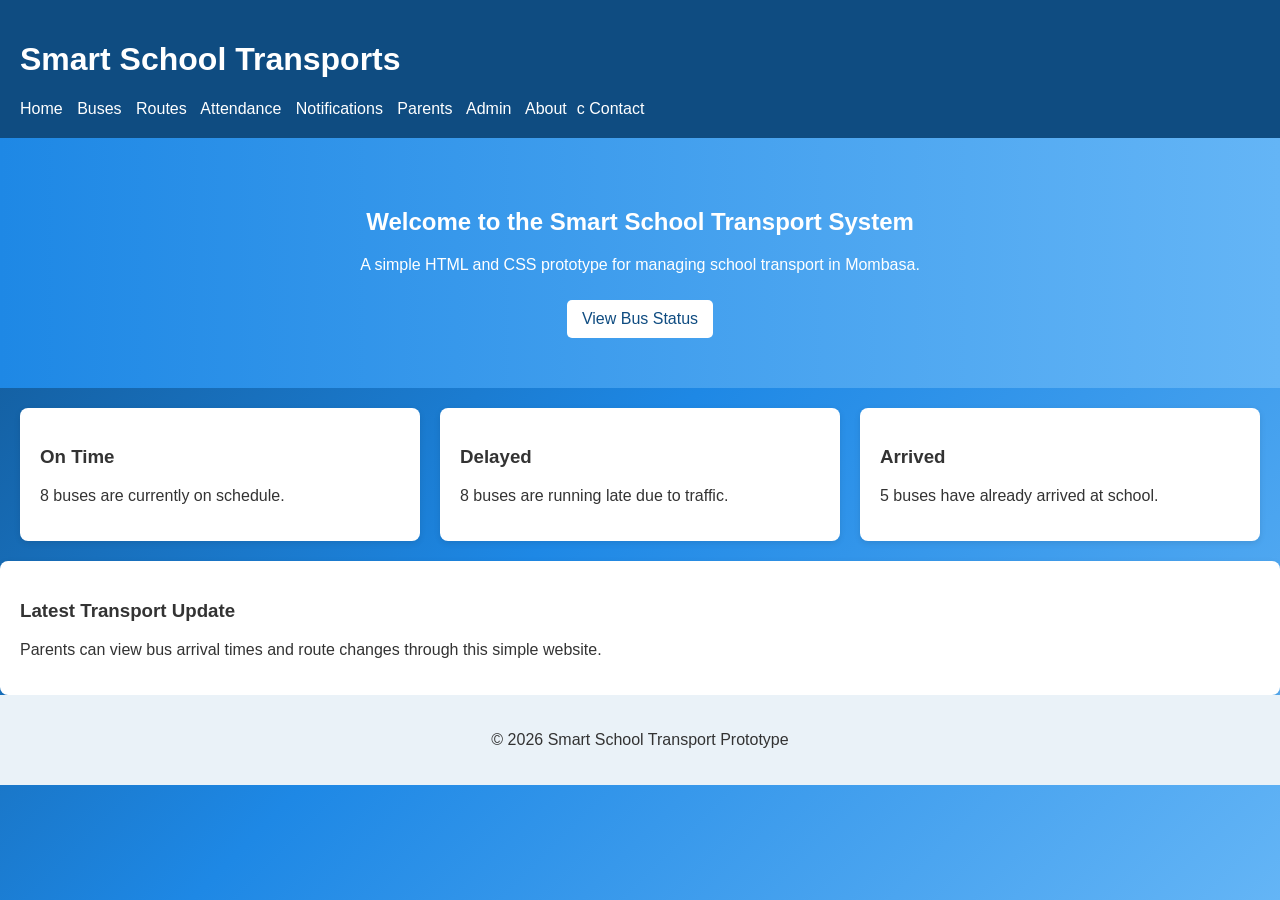
==== index.html @ 871e1afc "initial commit" ====
<!DOCTYPE html>
<html lang="en">
<head>
  <meta charset="UTF-8" />
  <meta name="viewport" content="width=device-width, initial-scale=1.0" />
  <title>Smart School Transport</title>
  <link rel="stylesheet" href="styles.css" />
</head>
<body>
  <header class="topbar">
    <h1>Smart School Transports</h1>
    <nav>
      <a href="index.html">Home</a>
      <a href="buses.html">Buses</a>
      <a href="routes.html">Routes</a>
      <a href="attendance.html">Attendance</a>
      <a href="notifications.html">Notifications</a>
      <a href="parents.html">Parents</a>
      <a href="admin.html">Admin</a>
      <a href="about.html">About</a>c
      <a href="contact.html">Contact</a>
    </nav>
  </header>

  <main>
    <section class="hero">
      <h2>Welcome to the Smart School Transport System</h2>
      <p>A simple HTML and CSS prototype for managing school transport in Mombasa.</p>
      <a class="btn" href="buses.html">View Bus Status</a>
    </section>

    <section class="cards">
      <article class="card">
        <h3>On Time</h3>
        <p>8 buses are currently on schedule.</p>
      </article>
      <article class="card">
        <h3>Delayed</h3>
        <p>8 buses are running late due to traffic.</p>
      </article>
      <article class="card">
        <h3>Arrived</h3>
        <p>5 buses have already arrived at school.</p>
      </article>
    </section>

    <section class="panel">
      <h3>Latest Transport Update</h3>
      <p>Parents can view bus arrival times and route changes through this simple website.</p>
    </section>
  </main>

  <footer>
    <p>© 2026 Smart School Transport Prototype</p>
  </footer>
</body>
</html>
---- styles.css ----
body {
  font-family: Arial, sans-serif;
  margin: 0;
  min-height: 100vh;
  color: #333;
  background: radial-gradient(circle at top right, rgba(255, 255, 255, 0.2), transparent 25%),
              linear-gradient(135deg, #0f4c81 0%, #1e88e5 50%, #64b5f6 100%);
  background-attachment: fixed;
  background-size: cover;
}

.topbar {
  background: #0f4c81;
  color: white;
  padding: 20px;
}

nav a {
  color: white;
  text-decoration: none;
  margin-right: 10px;
}

.hero {
  background: linear-gradient(to right, #1e88e5, #64b5f6);
  color: white;
  padding: 50px 20px;
  text-align: center;
}

.btn {
  display: inline-block;
  margin-top: 10px;
  background: white;
  color: #0f4c81;
  padding: 10px 15px;
  text-decoration: none;
  border-radius: 5px;
}

.cards {
  display: grid;
  grid-template-columns: repeat(auto-fit, minmax(220px, 1fr));
  gap: 20px;
  padding: 20px;
}

.card, .panel {
  background: white;
  padding: 20px;
  border-radius: 8px;
  box-shadow: 0 2px 6px rgba(0, 0, 0, 0.1);
}

footer {
  text-align: center;
  padding: 20px;
  background: #eaf2f8;
}

@media (max-width: 768px) {
  nav {
    display: flex;
    flex-wrap: wrap;
    gap: 8px;
  }
}
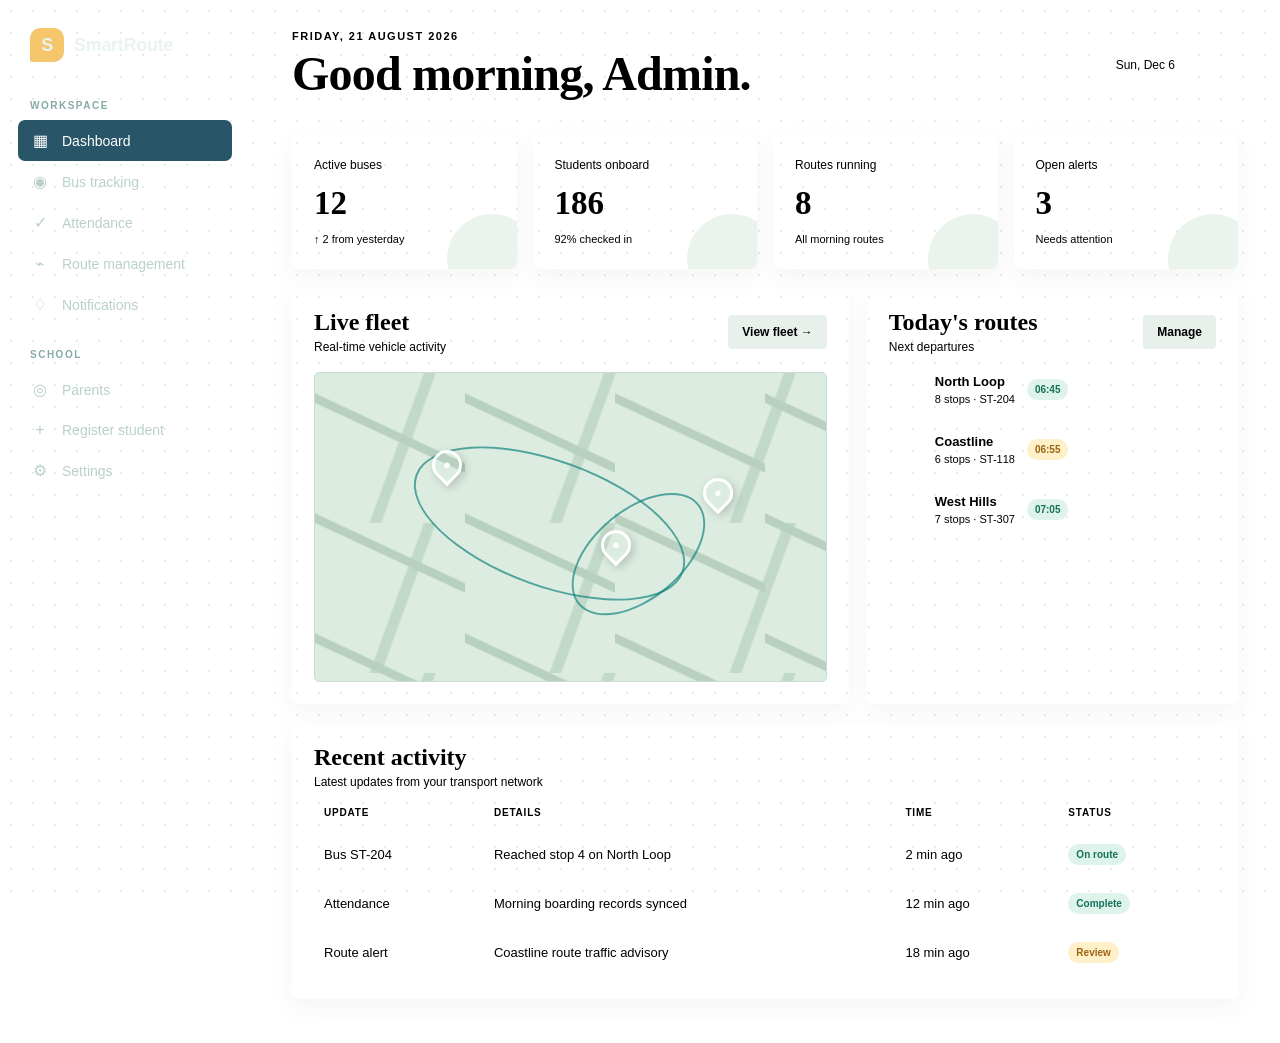
==== commit f418d074: "Add student registration flow and transport updates" ====
--- a/index.html
+++ b/index.html
@@ -1,57 +1,14 @@
 <!DOCTYPE html>
 <html lang="en">
-<head>
-  <meta charset="UTF-8" />
-  <meta name="viewport" content="width=device-width, initial-scale=1.0" />
-  <title>Smart School Transport</title>
-  <link rel="stylesheet" href="styles.css" />
-</head>
-<body>
-  <header class="topbar">
-    <h1>Smart School Transports</h1>
-    <nav>
-      <a href="index.html">Home</a>
-      <a href="buses.html">Buses</a>
-      <a href="routes.html">Routes</a>
-      <a href="attendance.html">Attendance</a>
-      <a href="notifications.html">Notifications</a>
-      <a href="parents.html">Parents</a>
-      <a href="admin.html">Admin</a>
-      <a href="about.html">About</a>c
-      <a href="contact.html">Contact</a>
-    </nav>
-  </header>
-
-  <main>
-    <section class="hero">
-      <h2>Welcome to the Smart School Transport System</h2>
-      <p>A simple HTML and CSS prototype for managing school transport in Mombasa.</p>
-      <a class="btn" href="buses.html">View Bus Status</a>
-    </section>
-
-    <section class="cards">
-      <article class="card">
-        <h3>On Time</h3>
-        <p>8 buses are currently on schedule.</p>
-      </article>
-      <article class="card">
-        <h3>Delayed</h3>
-        <p>8 buses are running late due to traffic.</p>
-      </article>
-      <article class="card">
-        <h3>Arrived</h3>
-        <p>5 buses have already arrived at school.</p>
-      </article>
-    </section>
-
-    <section class="panel">
-      <h3>Latest Transport Update</h3>
-      <p>Parents can view bus arrival times and route changes through this simple website.</p>
-    </section>
-  </main>
-
-  <footer>
-    <p>© 2026 Smart School Transport Prototype</p>
-  </footer>
-</body>
-</html>
+<head><meta charset="UTF-8"><meta name="viewport" content="width=device-width, initial-scale=1.0"><title>Dashboard | SmartRoute</title><link rel="stylesheet" href="styles.css"></head>
+<body data-page="dashboard"><div class="app-shell">
+	<aside class="sidebar"><div class="brand"><span class="brand-mark">S</span> SmartRoute</div><nav>
+		<div class="nav-label">Workspace</div><a class="nav-link active" data-page="dashboard" href="index.html"><span>▦</span> Dashboard</a><a class="nav-link" data-page="buses" href="buses.html"><span>◉</span> Bus tracking</a><a class="nav-link" data-page="attendance" href="attendance.html"><span>✓</span> Attendance</a><a class="nav-link" data-page="routes" href="routes.html"><span>⌁</span> Route management</a><a class="nav-link" data-page="notifications" href="notifications.html"><span>♢</span> Notifications</a>
+		<div class="nav-label">School</div><a class="nav-link" data-page="parents" href="parents.html"><span>◎</span> Parents</a><a class="nav-link" data-page="registration" href="registration.html"><span>+</span> Register student</a><a class="nav-link" data-page="admin" href="admin.html"><span>⚙</span> Settings</a>
+	</nav></aside>
+	<main class="content"><header class="topline"><div><p class="eyebrow">Friday, 21 August 2026</p><h1>Good morning, Admin.</h1></div><div class="top-actions"><div class="date-chip" data-today>Today</div><div class="avatar">AM</div></div></header>
+		<section class="stats"><article class="stat"><span class="stat-label">Active buses</span><div class="stat-value">12</div><span class="trend">↑ 2 from yesterday</span></article><article class="stat"><span class="stat-label">Students onboard</span><div class="stat-value">186</div><span class="trend">92% checked in</span></article><article class="stat"><span class="stat-label">Routes running</span><div class="stat-value">8</div><span class="trend">All morning routes</span></article><article class="stat"><span class="stat-label">Open alerts</span><div class="stat-value">3</div><span class="trend">Needs attention</span></article></section>
+		<div class="grid-2"><section class="panel"><div class="panel-head"><div><h2>Live fleet</h2><p class="panel-subtitle">Real-time vehicle activity</p></div><a class="btn secondary" href="buses.html">View fleet →</a></div><div class="map"><div class="pin one"><span>●</span></div><div class="pin two"><span>●</span></div><div class="pin three"><span>●</span></div></div></section>
+			<section class="panel"><div class="panel-head"><div><h2>Today's routes</h2><p class="panel-subtitle">Next departures</p></div><a class="btn secondary" href="routes.html">Manage</a></div><div class="route-list"><div class="route-item"><div class="route-icon">↗</div><div><strong>North Loop</strong><div class="route-meta">8 stops · ST-204</div></div><span class="status green">06:45</span></div><div class="route-item"><div class="route-icon">↗</div><div><strong>Coastline</strong><div class="route-meta">6 stops · ST-118</div></div><span class="status amber">06:55</span></div><div class="route-item"><div class="route-icon">↗</div><div><strong>West Hills</strong><div class="route-meta">7 stops · ST-307</div></div><span class="status green">07:05</span></div></div></section></div>
+		<section class="panel" style="margin-top:18px"><div class="panel-head"><div><h2>Recent activity</h2><p class="panel-subtitle">Latest updates from your transport network</p></div><button class="btn" data-action="toast" data-message="All activity is up to date">Refresh ↻</button></div><div class="table-wrap"><table><thead><tr><th>Update</th><th>Details</th><th>Time</th><th>Status</th></tr></thead><tbody><tr><td>Bus ST-204</td><td>Reached stop 4 on North Loop</td><td>2 min ago</td><td><span class="status green">On route</span></td></tr><tr><td>Attendance</td><td>Morning boarding records synced</td><td>12 min ago</td><td><span class="status green">Complete</span></td></tr><tr><td>Route alert</td><td>Coastline route traffic advisory</td><td>18 min ago</td><td><span class="status amber">Review</span></td></tr></tbody></table></div></section>
+	</main></div><script src="app.js"></script></body></html>
--- a/styles.css
+++ b/styles.css
@@ -1,67 +1,75 @@
-body {
-  font-family: Arial, sans-serif;
-  margin: 0;
-  min-height: 100vh;
-  color: #333;
-  background: radial-gradient(circle at top right, rgba(255, 255, 255, 0.2), transparent 25%),
-              linear-gradient(135deg, #0f4c81 0%, #1e88e5 50%, #64b5f6 100%);
-  background-attachment: fixed;
-  background-size: cover;
-}
-
-.topbar {
-  background: #0f4c81;
-  color: white;
-  padding: 20px;
-}
-
-nav a {
-  color: white;
-  text-decoration: none;
-  margin-right: 10px;
-}
-
-.hero {
-  background: linear-gradient(to right, #1e88e5, #64b5f6);
-  color: white;
-  padding: 50px 20px;
-  text-align: center;
-}
-
-.btn {
-  display: inline-block;
-  margin-top: 10px;
-  background: white;
-  color: #0f4c81;
-  padding: 10px 15px;
-  text-decoration: none;
-  border-radius: 5px;
-}
-
-.cards {
-  display: grid;
-  grid-template-columns: repeat(auto-fit, minmax(220px, 1fr));
-  gap: 20px;
-  padding: 20px;
-}
-
-.card, .panel {
-  background: white;
-  padding: 20px;
-  border-radius: 8px;
-  box-shadow: 0 2px 6px rgba(0, 0, 0, 0.1);
-}
-
-footer {
-  text-align: center;
-  padding: 20px;
-  background: #eaf2f8;
-}
-
-@media (max-width: 768px) {
-  nav {
-    display: flex;
-    flex-wrap: wrap;
-    gap: 8px;
-  }
-}
+m:root { --ink: #18232d; --muted: #6c7a84; --paper: #f5f7f2; --line: #dde5df; --teal: #087f79; --orange: #ef8354; --navy: #173b4d; --white: #fff; }
+* { box-sizing: border-box; }
+body { margin: 0; color: var(--ink); background: var(--paper); font-family: Georgia, 'Times New Roman', serif; }
+body::before { content: ''; position: fixed; inset: 0; pointer-events: none; opacity: .35; background-image: radial-gradient(#b9c9c1 1px, transparent 1px); background-size: 22px 22px; }
+body[data-page="registration"] { background-color: #d8ece7; background-image: linear-gradient(90deg, rgba(23,59,77,.72), rgba(23,59,77,.18)), url('school-bus.jpg'), linear-gradient(115deg, #d8ece7 0%, #f5f7f2 55%, #e9dfc5 100%); background-position: center; background-size: cover; background-attachment: fixed; }
+body[data-page="registration"]::before { opacity: .18; background-image: radial-gradient(#087f79 1px, transparent 1px); }
+body[data-page="registration"]::after { content: ''; position: fixed; z-index: -1; right: 7%; top: 12%; width: 125px; height: 125px; border-radius: 50%; background: #ef8354; opacity: .72; box-shadow: 0 0 0 24px rgba(239,131,84,.1), 0 0 0 48px rgba(239,131,84,.06); }
+a { color: inherit; }
+.app-shell { position: relative; display: grid; grid-template-columns: 250px 1fr; min-height: 100vh; }
+.sidebar { padding: 28px 18px; color: #eaf4ef; background: var(--navy); }
+.brand { display: flex; align-items: center; gap: 10px; margin: 0 12px 38px; font: 700 18px Arial, sans-serif; letter-spacing: -.3px; }
+.brand-mark { display: grid; place-items: center; width: 34px; height: 34px; color: var(--navy); background: #f5c66b; border-radius: 10px 10px 10px 2px; }
+.nav-label { margin: 24px 12px 9px; color: #86aaa7; font: 700 10px Arial, sans-serif; letter-spacing: 1.5px; text-transform: uppercase; }
+.nav-link { display: flex; align-items: center; gap: 12px; padding: 11px 12px; color: #b9d0cd; text-decoration: none; border-radius: 7px; font: 14px Arial, sans-serif; }
+.nav-link:hover, .nav-link.active { color: #fff; background: #285668; }
+.nav-link span { width: 20px; text-align: center; font-size: 16px; }
+.content { position: relative; max-width: 1440px; width: 100%; padding: 30px 42px 44px; }
+.topline { display: flex; align-items: center; justify-content: space-between; gap: 18px; margin-bottom: 34px; }
+.eyebrow { margin: 0 0 7px; color: var(--teal); font: 700 11px Arial, sans-serif; letter-spacing: 1.5px; text-transform: uppercase; }
+h1 { margin: 0; color: var(--navy); font-size: clamp(30px, 4vw, 48px); line-height: 1.05; letter-spacing: -.8px; }
+h2 { margin: 0; color: var(--navy); font-size: 24px; }
+h3 { margin: 0; font-size: 17px; }
+.top-actions { display: flex; align-items: center; gap: 12px; font-family: Arial, sans-serif; }
+.date-chip { padding: 10px 13px; color: var(--muted); border: 1px solid var(--line); background: #fff; font-size: 12px; border-radius: 5px; }
+.avatar { display: grid; place-items: center; width: 38px; height: 38px; color: #fff; background: var(--orange); border-radius: 50%; font: 700 13px Arial, sans-serif; }
+.stats { display: grid; grid-template-columns: repeat(4, 1fr); gap: 16px; margin-bottom: 18px; }
+.stat, .panel { padding: 22px; background: var(--white); border: 1px solid var(--line); box-shadow: 0 9px 24px rgba(31, 62, 56, .05); border-radius: 7px; }
+.stat { position: relative; min-height: 125px; overflow: hidden; }
+.stat::after { content: ''; position: absolute; right: -20px; bottom: -35px; width: 90px; height: 90px; background: #eaf4ec; border-radius: 50%; }
+.stat-label { color: var(--muted); font: 12px Arial, sans-serif; }
+.stat-value { margin: 12px 0 7px; color: var(--navy); font-size: 33px; font-weight: 700; }
+.trend { color: var(--teal); font: 11px Arial, sans-serif; }
+.grid-2 { display: grid; grid-template-columns: 1.2fr .8fr; gap: 18px; }
+.panel-head { display: flex; align-items: center; justify-content: space-between; gap: 12px; margin-bottom: 18px; }
+.panel-subtitle { margin: 4px 0 0; color: var(--muted); font: 12px Arial, sans-serif; }
+.btn { display: inline-flex; align-items: center; gap: 7px; padding: 10px 14px; color: #fff; background: var(--teal); border: 0; border-radius: 4px; cursor: pointer; font: 700 12px Arial, sans-serif; text-decoration: none; }
+.btn:hover { background: #056863; }
+.btn.secondary { color: var(--navy); background: #e7f0eb; }
+.table-wrap { overflow-x: auto; }
+table { width: 100%; border-collapse: collapse; font: 13px Arial, sans-serif; }
+th { padding: 0 10px 12px; color: var(--muted); text-align: left; font-size: 10px; letter-spacing: .8px; text-transform: uppercase; }
+td { padding: 14px 10px; border-top: 1px solid var(--line); }
+.status { display: inline-block; padding: 5px 8px; border-radius: 20px; font: 700 10px Arial, sans-serif; }
+.status.green { color: #14715a; background: #def3e9; }.status.amber { color: #9a6410; background: #fff0ca; }.status.red { color: #a33c37; background: #fae1dc; }
+.route-list { display: grid; gap: 13px; }
+.route-item { display: flex; align-items: center; gap: 12px; padding-bottom: 13px; border-bottom: 1px solid var(--line); font: 13px Arial, sans-serif; }
+.route-icon { display: grid; place-items: center; width: 34px; height: 34px; color: #fff; background: var(--orange); border-radius: 50%; }
+.route-meta { margin-top: 4px; color: var(--muted); font-size: 11px; }
+.empty { padding: 28px; color: var(--muted); text-align: center; font: 13px Arial, sans-serif; }
+.form-grid { display: grid; grid-template-columns: repeat(2, 1fr); gap: 14px; }
+label { display: grid; gap: 6px; color: var(--muted); font: 11px Arial, sans-serif; }
+input, select, textarea { width: 100%; padding: 11px 12px; color: var(--ink); border: 1px solid var(--line); border-radius: 4px; background: #fbfcfa; font: 13px Arial, sans-serif; }
+textarea { min-height: 100px; resize: vertical; }.full { grid-column: 1 / -1; }
+.map { position: relative; min-height: 310px; overflow: hidden; background: #dcece0; border: 1px solid #c9ddd0; border-radius: 5px; background-image: linear-gradient(25deg, transparent 47%, #b8d0c0 48%, #b8d0c0 52%, transparent 53%), linear-gradient(110deg, transparent 46%, #c2d8c9 47%, #c2d8c9 51%, transparent 52%); background-size: 150px 120px, 180px 150px; }
+.map::before, .map::after { content: ''; position: absolute; border: 2px solid rgba(8, 127, 121, .65); border-radius: 50%; }
+.map::before { left: 18%; top: 28%; width: 55%; height: 40%; transform: rotate(20deg); }.map::after { left: 48%; top: 44%; width: 30%; height: 28%; transform: rotate(-40deg); }
+.pin { position: absolute; z-index: 2; display: grid; place-items: center; width: 30px; height: 30px; color: #fff; background: var(--orange); border: 3px solid #fff; border-radius: 50% 50% 50% 0; box-shadow: 0 4px 10px rgba(0,0,0,.18); transform: rotate(-45deg); }.pin span { transform: rotate(45deg); font-size: 13px; }.pin.one { left: 23%; top: 25%; }.pin.two { left: 56%; top: 51%; background: var(--teal); }.pin.three { left: 76%; top: 34%; background: var(--navy); }
+.toast { position: fixed; right: 24px; bottom: 24px; z-index: 10; padding: 13px 16px; color: #fff; background: var(--navy); border-left: 4px solid var(--orange); border-radius: 4px; font: 13px Arial, sans-serif; box-shadow: 0 10px 25px rgba(0,0,0,.2); }
+.registration-note { display: grid; align-content: start; gap: 14px; }
+.registration-note > p { margin: 0 0 8px; color: var(--muted); font: 14px/1.6 Arial, sans-serif; }
+.registration-note .route-item { margin-top: 2px; }
+.bus-scene { position: relative; height: 150px; margin: -22px -22px 2px; overflow: hidden; background: linear-gradient(180deg, #d9eee9 0 62%, #f5c66b 62% 64%, #285668 64%); }
+.bus-scene::after { content: ''; position: absolute; right: -12%; bottom: 18px; width: 125%; height: 2px; background: rgba(255,255,255,.48); transform: rotate(-6deg); box-shadow: 0 14px rgba(255,255,255,.3); }
+.sun { position: absolute; top: 22px; right: 38px; width: 45px; height: 45px; border-radius: 50%; background: #ef8354; box-shadow: 0 0 0 10px rgba(239,131,84,.13); }
+.route-line { position: absolute; left: 8%; bottom: 29px; width: 72%; height: 42px; border: 2px solid rgba(8,127,121,.45); border-bottom: 0; border-radius: 50% 50% 0 0; transform: rotate(5deg); }
+.smart-bus { position: absolute; z-index: 2; left: 17%; bottom: 37px; width: 220px; height: 66px; border: 4px solid var(--navy); border-radius: 13px 18px 8px 8px; background: #f5c66b; box-shadow: 0 8px 0 rgba(23,59,77,.12); }
+.bus-roof { position: absolute; top: -9px; left: 15px; width: 158px; height: 8px; border-radius: 8px 8px 0 0; background: var(--teal); }
+.bus-window { position: absolute; top: 11px; width: 38px; height: 25px; border: 3px solid var(--navy); border-radius: 4px; background: #b9e0dc; }
+.window-one { left: 14px; }.window-two { left: 59px; }.window-three { left: 104px; }
+.bus-light { position: absolute; right: 5px; top: 36px; width: 8px; height: 12px; border-radius: 3px; background: var(--orange); }
+.bus-wheel { position: absolute; bottom: -14px; width: 26px; height: 26px; border: 6px solid var(--navy); border-radius: 50%; background: #fff; }
+.wheel-one { left: 27px; }.wheel-two { right: 27px; }
+small { color: var(--muted); font-size: 11px; }
+@media (max-width: 900px) { .app-shell { grid-template-columns: 1fr; }.sidebar { padding: 14px; }.brand { margin: 0 6px 14px; }.nav-label { display: none; }.sidebar nav { display: flex; gap: 5px; overflow-x: auto; }.nav-link { flex: 0 0 auto; padding: 9px; }.nav-link span { display: none; }.content { padding: 25px 18px 36px; }.stats { grid-template-columns: repeat(2, 1fr); }.grid-2 { grid-template-columns: 1fr; } }
+@media (max-width: 520px) { .topline { align-items: flex-start; flex-direction: column; }.top-actions { width: 100%; justify-content: space-between; }.stats { gap: 9px; }.stat { padding: 15px; }.stat-value { font-size: 27px; }.form-grid { grid-template-columns: 1fr; }.full { grid-column: auto; } }
